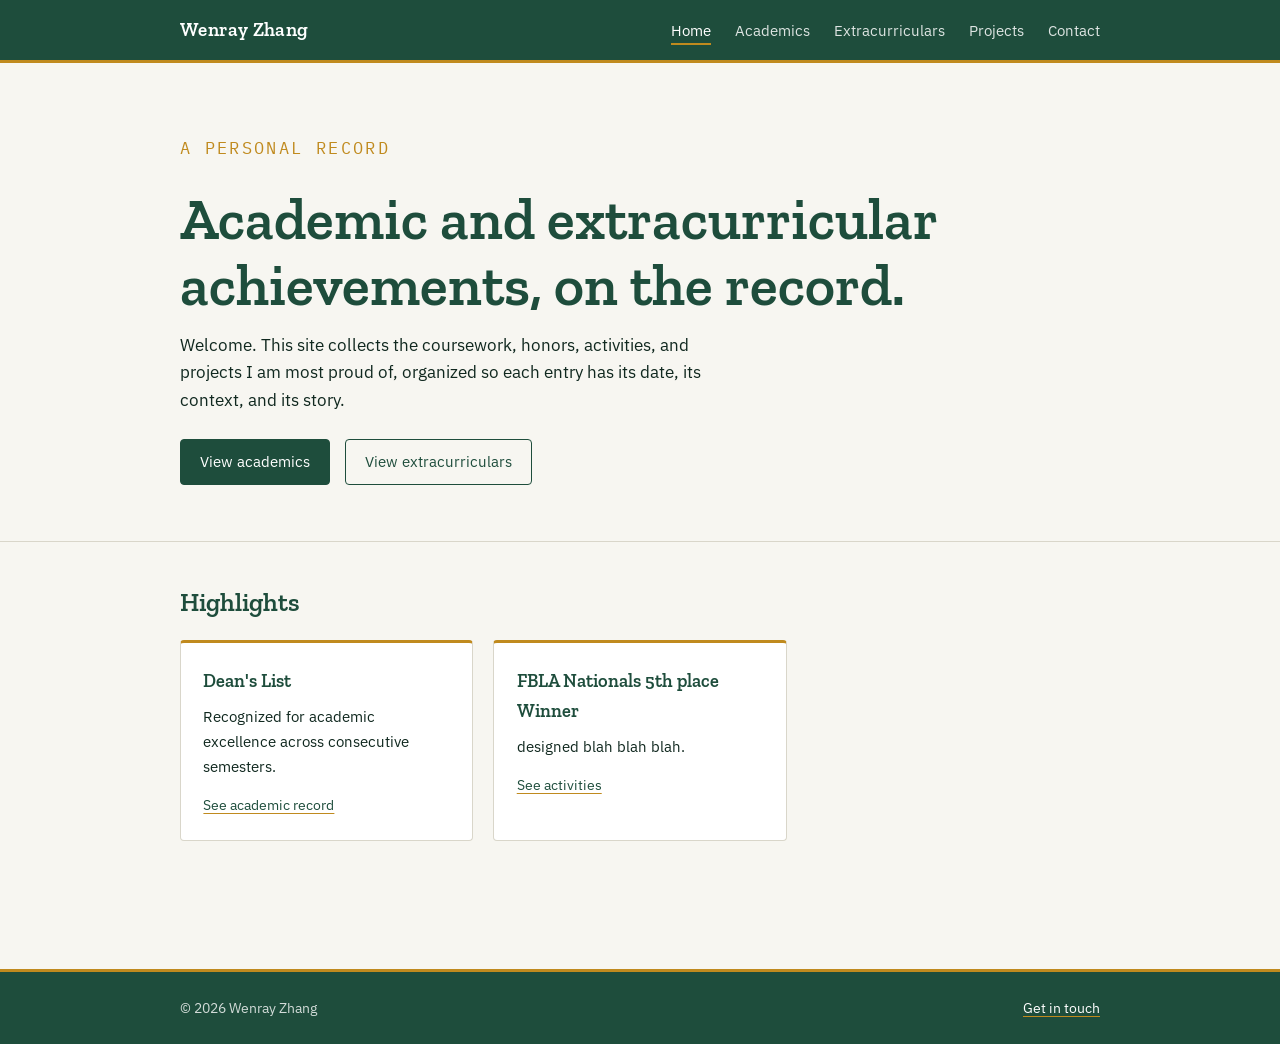
==== index.html @ f14ee5d2 "Initial Webpage Design Initial webpage design with some placeholder text" ====
<!DOCTYPE html>
<html lang="en">
<head>
  <meta charset="UTF-8">
  <meta name="viewport" content="width=device-width, initial-scale=1.0">
  <title>Your Name — Achievements</title>
  <meta name="description" content="A record of academic and extracurricular achievements.">
  <link rel="preconnect" href="https://fonts.googleapis.com">
  <link rel="preconnect" href="https://fonts.gstatic.com" crossorigin>
  <link href="https://fonts.googleapis.com/css2?family=Zilla+Slab:wght@500;600&family=IBM+Plex+Sans:wght@400;500&family=IBM+Plex+Mono:wght@400;500&display=swap" rel="stylesheet">
  <link rel="stylesheet" href="./css/style.css">
</head>
<body>

  <div id="header-placeholder"></div>

  <main>
    <section class="hero">
      <div class="container">
        <div>
          <p class="eyebrow">A personal record</p>
          <h1>Academic and extracurricular achievements, on the record.</h1>
          <p>Welcome. This site collects the coursework, honors, activities, and projects I am most proud of, organized so each entry has its date, its context, and its story.</p>
          <div class="hero-actions">
            <a class="button primary" href="./academics.html">View academics</a>
            <a class="button secondary" href="./extracurriculars.html">View extracurriculars</a>
          </div>
        </div>
      </div>
    </section>

    <section class="section">
      <div class="container">
        <h2>Highlights</h2>
        <div class="card-grid" style="padding-top: 0;">
          <article class="card">
            <h3>Dean's List</h3>
            <p>Recognized for academic excellence across consecutive semesters.</p>
            <a class="card-link" href="./academics.html">See academic record</a>
          </article>
          <article class="card">
            <h3>FBLA Nationals 5th place Winner</h3>
            <p>designed blah blah blah.</p>
            <a class="card-link" href="./extracurriculars.html">See activities</a>
          </article>
        </div>
      </div>
    </section>
  </main>

  <div id="footer-placeholder"></div>

  <script src="./js/main.js"></script>
</body>
</html>
---- css/style.css ----
:root {
  --paper: #F7F6F1;
  --ink: #10281F;
  --pine: #1E4D3C;
  --medal: #C08A1E;
  --line: #D9D6CA;
  --white: #FFFFFF;

  --font-display: "Zilla Slab", Georgia, serif;
  --font-body: "IBM Plex Sans", system-ui, sans-serif;
  --font-mono: "IBM Plex Mono", ui-monospace, monospace;

  --max-width: 960px;
}

* { box-sizing: border-box; }

html { scroll-behavior: smooth; }

body {
  margin: 0;
  background: var(--paper);
  color: var(--ink);
  font-family: var(--font-body);
  font-size: 1rem;
  line-height: 1.65;
  min-height: 100vh;
  display: flex;
  flex-direction: column;
}

main { flex: 1 0 auto; }

img { max-width: 100%; height: auto; display: block; }

a { color: var(--pine); text-decoration-color: var(--medal); text-underline-offset: 3px; }
a:hover { color: var(--medal); }

:focus-visible {
  outline: 2px solid var(--medal);
  outline-offset: 3px;
}

.container {
  max-width: var(--max-width);
  margin: 0 auto;
  padding: 0 1.25rem;
}

/* ---------- Header / nav ---------- */

.site-header {
  background: var(--pine);
  color: var(--white);
  border-bottom: 3px solid var(--medal);
}

.site-header .container {
  display: flex;
  align-items: center;
  justify-content: space-between;
  gap: 1rem;
  padding-top: 0.9rem;
  padding-bottom: 0.9rem;
}

.brand {
  font-family: var(--font-display);
  font-weight: 600;
  font-size: 1.2rem;
  color: var(--white);
  text-decoration: none;
  letter-spacing: 0.02em;
}
.brand:hover { color: var(--medal); }

.nav-toggle {
  display: none;
  background: none;
  border: 1px solid rgba(255, 255, 255, 0.5);
  border-radius: 4px;
  color: var(--white);
  font: inherit;
  padding: 0.3rem 0.7rem;
  cursor: pointer;
}

.site-nav ul {
  list-style: none;
  display: flex;
  gap: 1.5rem;
  margin: 0;
  padding: 0;
}

.site-nav a {
  color: rgba(255, 255, 255, 0.85);
  text-decoration: none;
  font-size: 0.95rem;
  padding-bottom: 0.2rem;
  border-bottom: 2px solid transparent;
}

.site-nav a:hover { color: var(--white); border-bottom-color: var(--medal); }

.site-nav a[aria-current="page"] {
  color: var(--white);
  border-bottom-color: var(--medal);
}

/* ---------- Page intro ---------- */

.page-intro {
  padding: 3rem 0 1.5rem;
  border-bottom: 1px solid var(--line);
}

.eyebrow {
  font-family: var(--font-mono);
  font-size: 0.75rem;
  letter-spacing: 0.14em;
  text-transform: uppercase;
  color: var(--medal);
  margin: 0 0 0.5rem;
}

h1 {
  font-family: var(--font-display);
  font-weight: 600;
  font-size: clamp(2rem, 5vw, 3rem);
  line-height: 1.15;
  color: var(--pine);
  margin: 0 0 0.75rem;
}

.page-intro p { max-width: 60ch; margin: 0; }

/* ---------- Home hero ---------- */

.hero {
  padding: 4.5rem 0 3.5rem;
  border-bottom: 1px solid var(--line);
}

.hero .container {
  display: grid;
  grid-template-columns: 1fr auto;
  gap: 2rem;
  align-items: center;
}

.hero h1 { font-size: clamp(2.4rem, 6vw, 3.6rem); }

.hero p { max-width: 55ch; margin: 0 0 1.5rem; font-size: 1.05rem; }

.hero-actions { display: flex; gap: 0.9rem; flex-wrap: wrap; }

.button {
  display: inline-block;
  font-family: var(--font-body);
  font-size: 0.95rem;
  text-decoration: none;
  padding: 0.6rem 1.2rem;
  border-radius: 4px;
  border: 1.5px solid var(--pine);
}

.button.primary { background: var(--pine); color: var(--white); }
.button.primary:hover { background: var(--medal); border-color: var(--medal); color: var(--ink); }
.button.secondary { color: var(--pine); background: transparent; }
.button.secondary:hover { border-color: var(--medal); color: var(--medal); }


/* ---------- Ledger (academics, extracurriculars) ---------- */

.ledger { list-style: none; margin: 0; padding: 2.5rem 0; }

.ledger-entry {
  display: grid;
  grid-template-columns: 90px 24px 1fr;
  gap: 0 1rem;
  position: relative;
  padding-bottom: 2.5rem;
}

.ledger-entry:last-child { padding-bottom: 1rem; }

.ledger-date {
  font-family: var(--font-mono);
  font-size: 0.8rem;
  color: var(--pine);
  padding-top: 0.3rem;
  text-align: right;
}

.ledger-marker { position: relative; }

.ledger-marker::before {
  content: "";
  position: absolute;
  left: 50%;
  top: 0;
  bottom: 0;
  width: 1px;
  background: var(--line);
  transform: translateX(-50%);
}

.ledger-entry:last-child .ledger-marker::before { bottom: auto; height: 100%; }

.ledger-marker::after {
  content: "";
  position: absolute;
  left: 50%;
  top: 0.45rem;
  width: 11px;
  height: 11px;
  border-radius: 50%;
  background: var(--medal);
  border: 2px solid var(--paper);
  transform: translateX(-50%);
}

.ledger-body h3 {
  font-family: var(--font-display);
  font-weight: 600;
  font-size: 1.25rem;
  color: var(--pine);
  margin: 0 0 0.3rem;
}

.ledger-body .org {
  font-family: var(--font-mono);
  font-size: 0.78rem;
  letter-spacing: 0.06em;
  text-transform: uppercase;
  color: var(--medal);
  margin: 0 0 0.5rem;
}

.ledger-body p { margin: 0; max-width: 62ch; }

/* ---------- Card grid (projects, home highlights) ---------- */

.card-grid {
  display: grid;
  grid-template-columns: repeat(auto-fill, minmax(260px, 1fr));
  gap: 1.25rem;
  padding: 2.5rem 0;
}

.card {
  background: var(--white);
  border: 1px solid var(--line);
  border-top: 3px solid var(--medal);
  border-radius: 4px;
  padding: 1.4rem;
}

.card h3 {
  font-family: var(--font-display);
  font-weight: 600;
  font-size: 1.15rem;
  color: var(--pine);
  margin: 0 0 0.5rem;
}

.card p { margin: 0 0 0.75rem; font-size: 0.95rem; }

.card .card-link { font-size: 0.9rem; }

/* ---------- Simple content sections ---------- */

.section { padding: 2.5rem 0; }

.section h2 {
  font-family: var(--font-display);
  font-weight: 600;
  font-size: 1.6rem;
  color: var(--pine);
  margin: 0 0 1rem;
}

/* ---------- Footer ---------- */

.site-footer {
  background: var(--pine);
  color: rgba(255, 255, 255, 0.8);
  margin-top: 3rem;
  border-top: 3px solid var(--medal);
}

.site-footer .container {
  padding-top: 1.5rem;
  padding-bottom: 1.5rem;
  display: flex;
  justify-content: space-between;
  flex-wrap: wrap;
  gap: 0.75rem;
  font-size: 0.9rem;
  flex-shrink: 0;
}

.site-footer a { color: var(--white); }

/* ---------- Responsive ---------- */

@media (max-width: 720px) {
  .nav-toggle { display: block; }

  .site-nav { display: none; width: 100%; }
  .site-nav.open { display: block; }

  .site-header .container { flex-wrap: wrap; }

  .site-nav ul { flex-direction: column; gap: 0.25rem; padding: 0.5rem 0; }
  .site-nav a { display: block; padding: 0.5rem 0; }

  .hero .container { grid-template-columns: 1fr; }
  .seal { width: 110px; height: 110px; }

  .ledger-entry { grid-template-columns: 24px 1fr; }
  .ledger-date { grid-column: 2; text-align: left; padding-top: 0; margin-bottom: 0.2rem; }
  .ledger-marker { grid-column: 1; grid-row: 1 / span 2; }
  .ledger-body { grid-column: 2; }
}

@media (prefers-reduced-motion: reduce) {
  html { scroll-behavior: auto; }
  * { animation: none !important; transition: none !important; }
}
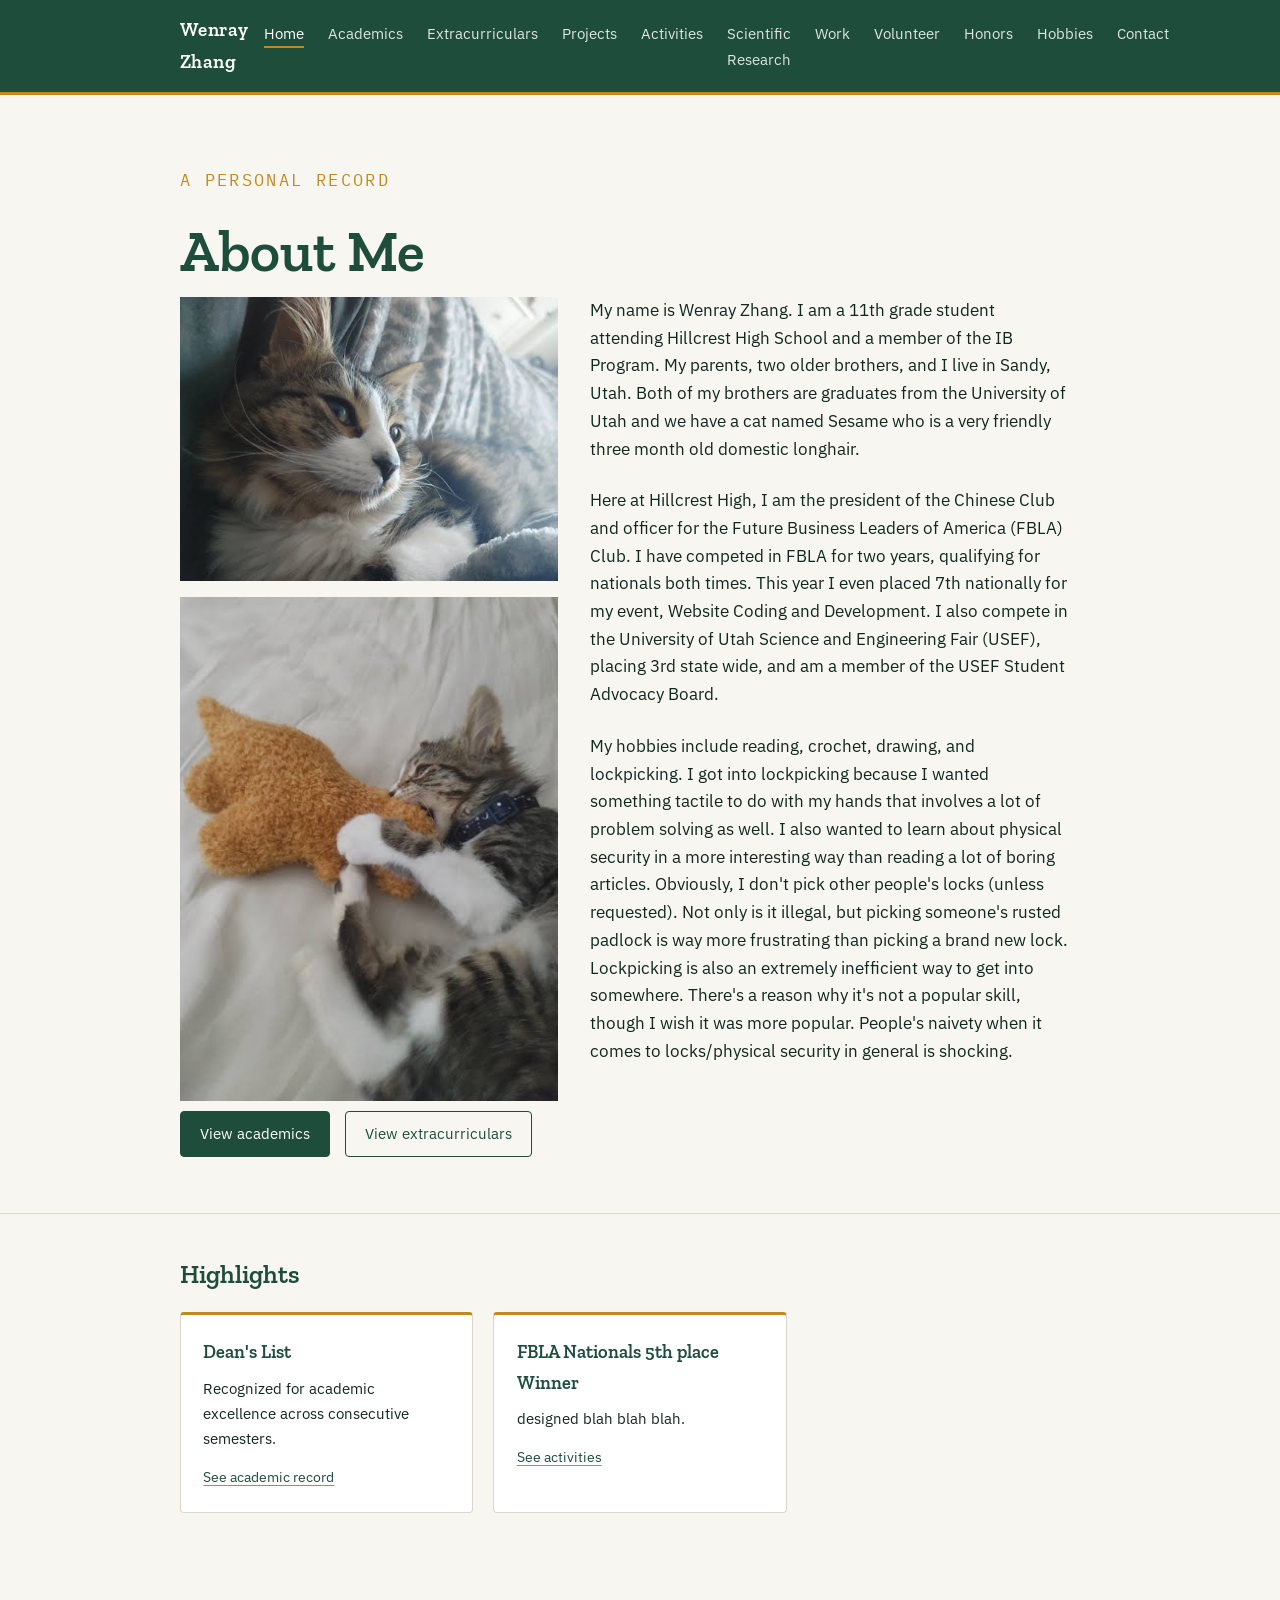
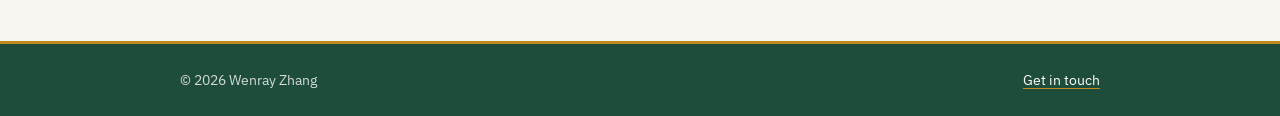
==== commit 6b0a1f53: "redesign redesign of page" ====
--- a/index.html
+++ b/index.html
@@ -1,5 +1,6 @@
 <!DOCTYPE html>
 <html lang="en">
+
 <head>
   <meta charset="UTF-8">
   <meta name="viewport" content="width=device-width, initial-scale=1.0">
@@ -7,9 +8,12 @@
   <meta name="description" content="A record of academic and extracurricular achievements.">
   <link rel="preconnect" href="https://fonts.googleapis.com">
   <link rel="preconnect" href="https://fonts.gstatic.com" crossorigin>
-  <link href="https://fonts.googleapis.com/css2?family=Zilla+Slab:wght@500;600&family=IBM+Plex+Sans:wght@400;500&family=IBM+Plex+Mono:wght@400;500&display=swap" rel="stylesheet">
+  <link
+    href="https://fonts.googleapis.com/css2?family=Zilla+Slab:wght@500;600&family=IBM+Plex+Sans:wght@400;500&family=IBM+Plex+Mono:wght@400;500&display=swap"
+    rel="stylesheet">
   <link rel="stylesheet" href="./css/style.css">
 </head>
+
 <body>
 
   <div id="header-placeholder"></div>
@@ -19,8 +23,37 @@
       <div class="container">
         <div>
           <p class="eyebrow">A personal record</p>
-          <h1>Academic and extracurricular achievements, on the record.</h1>
-          <p>Welcome. This site collects the coursework, honors, activities, and projects I am most proud of, organized so each entry has its date, its context, and its story.</p>
+          <h1>About Me</h1>
+
+          <div class="hero-body">
+            <div class="hero-images">
+              <img class="card-image" src="./assets/images/projects/6f19fd493bb84faddc830ea29b255110645aac7b-1.jpg">
+              <img class="entry-image" src="./assets/images/awards/1e7469148481ac797d34f01e59b0a6b927062288-1.jpg">
+            </div>
+            
+            <div class="hero-text">
+              <p>My name is Wenray Zhang. I am a 11th grade student attending Hillcrest High School and a member of the
+                IB Program.
+                My parents, two older brothers, and I live in Sandy, Utah. Both of my brothers are graduates from the
+                University of Utah and we have a cat named Sesame who is a very friendly three month old domestic
+                longhair.</p>
+              <p>Here at Hillcrest High, I am the president of the Chinese Club and officer for the Future Business
+                Leaders of America (FBLA) Club.
+                I have competed in FBLA for two years, qualifying for nationals both times. This year I even placed 7th
+                nationally for my event, Website Coding and Development. I also compete in the University of Utah
+                Science and Engineering Fair (USEF), placing 3rd state wide, and am a member of the USEF Student
+                Advocacy Board.</p>
+              <p>My hobbies include reading, crochet, drawing, and lockpicking. I got into lockpicking because I wanted
+                something tactile to do with my hands that involves a lot of problem solving as well. I also wanted to
+                learn about physical security in a more interesting way than reading a lot of boring articles.
+                Obviously, I don't pick other people's locks (unless requested). Not only is it illegal, but picking
+                someone's rusted padlock is way more frustrating than picking a brand new lock. Lockpicking is also an
+                extremely inefficient way to get into somewhere. There's a reason why it's not a popular skill, though I
+                wish it was more popular.
+                People's naivety when it comes to locks/physical security in general is shocking. </p>
+            </div>
+          </div>
+
           <div class="hero-actions">
             <a class="button primary" href="./academics.html">View academics</a>
             <a class="button secondary" href="./extracurriculars.html">View extracurriculars</a>
@@ -52,4 +85,5 @@
 
   <script src="./js/main.js"></script>
 </body>
-</html>
+
+</html>
--- a/css/style.css
+++ b/css/style.css
@@ -27,6 +27,32 @@
   min-height: 100vh;
   display: flex;
   flex-direction: column;
+}
+
+.hero-body {
+  display: flex;
+  flex-wrap: wrap;
+  gap: 2rem;
+  align-items: flex-start;
+}
+
+.hero-images {
+  flex: 1 1 300px;
+  max-width: 400px;
+  display: flex;
+  flex-direction: column;
+  gap: 1rem;
+}
+
+.hero-images .card-image {
+  width: 100%;
+  height: auto;
+  object-fit: cover;
+}
+
+.hero-text {
+  flex: 1 1 400px;
+  min-width: 0;
 }
 
 main { flex: 1 0 auto; }
@@ -153,7 +179,7 @@
 
 .hero p { max-width: 55ch; margin: 0 0 1.5rem; font-size: 1.05rem; }
 
-.hero-actions { display: flex; gap: 0.9rem; flex-wrap: wrap; }
+.hero-actions { display: flex; gap: 0.9rem; flex-wrap: wrap; margin-top: 10px; }
 
 .button {
   display: inline-block;
